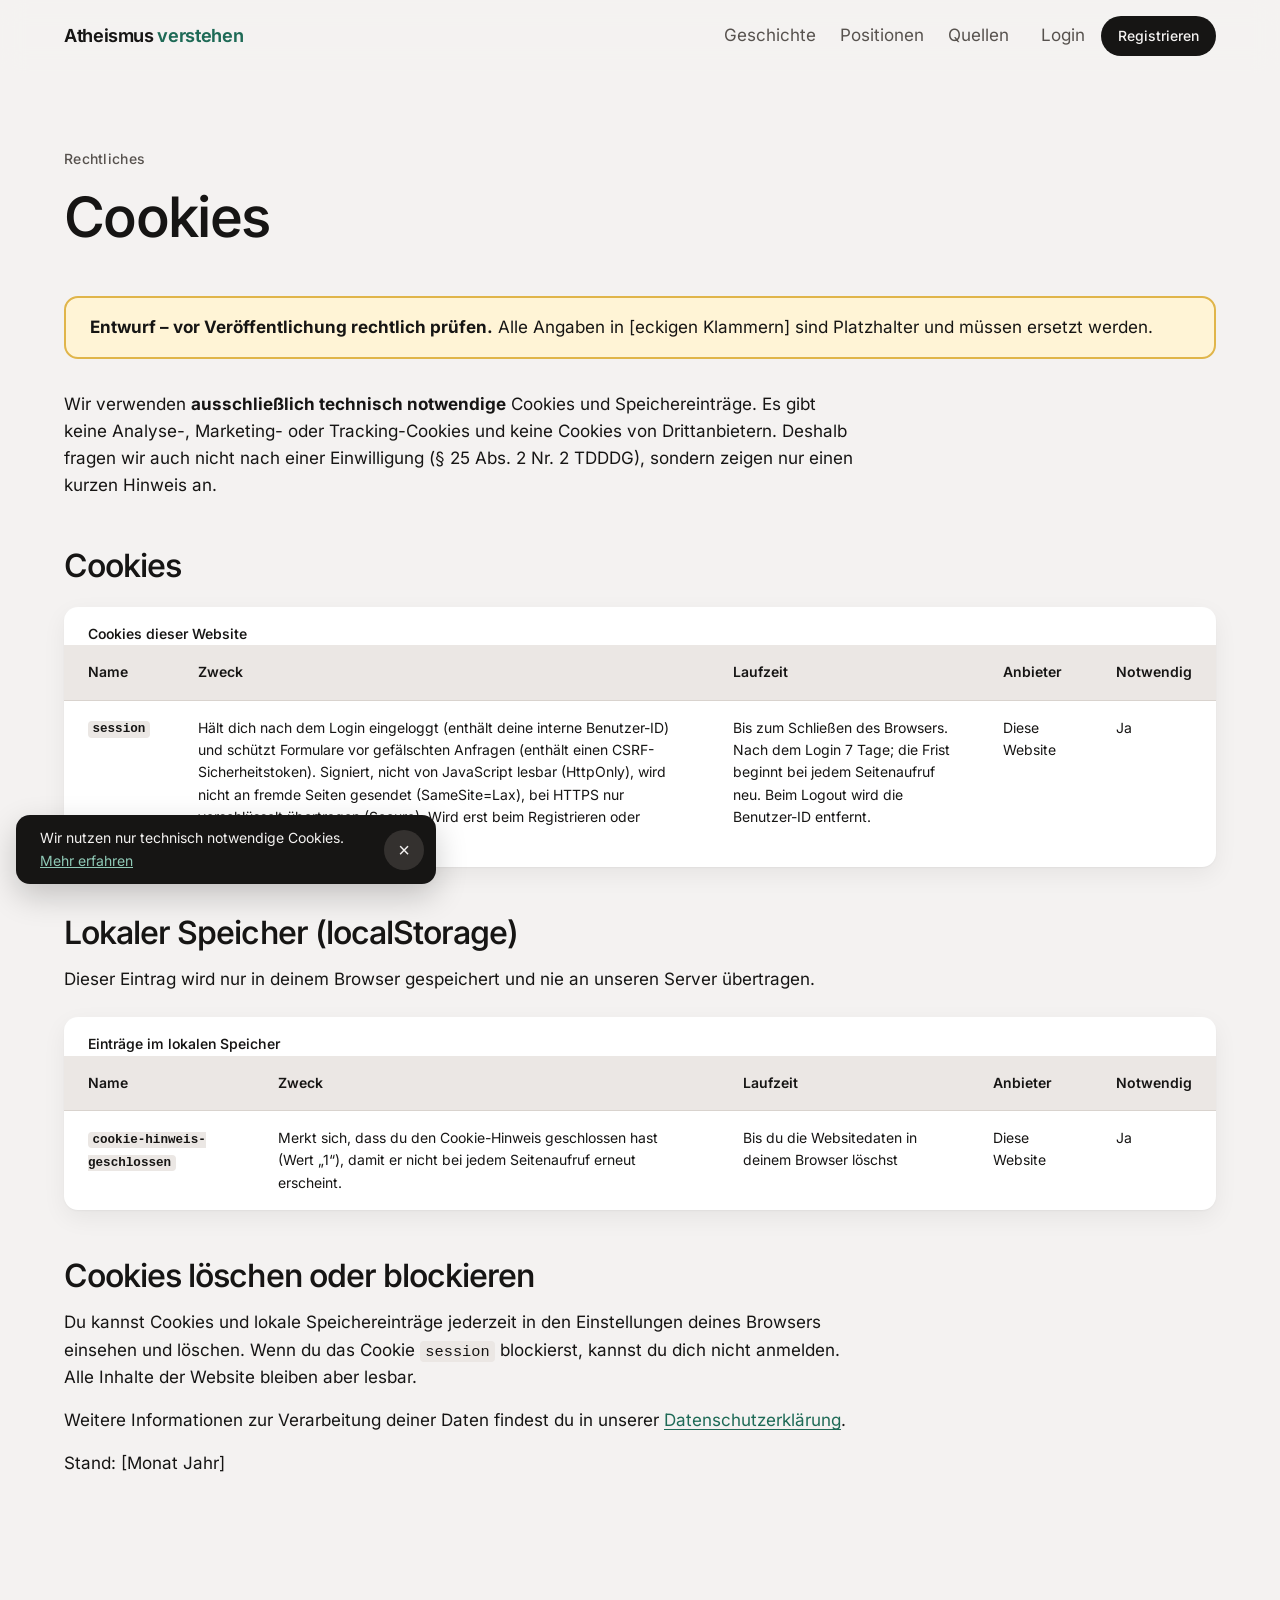
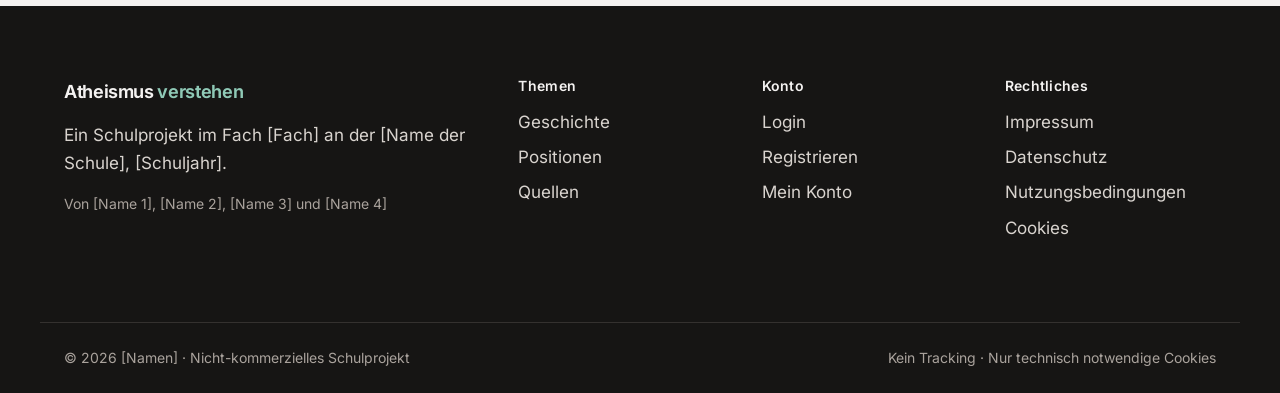
==== frontend/pages/cookies.html @ 8b8bf1b1 "Frontend und Konto-Routen (Export, Löschen) Frontend (HTML/CSS/JS, ohne Framework und externe Dienst" ====
<!DOCTYPE html>
<html lang="de">
<head>
  <meta charset="UTF-8">
  <meta name="viewport" content="width=device-width, initial-scale=1.0">
  <title>Cookies – Atheismus verstehen</title>
  <meta name="description" content="Welche Cookies und lokalen Speichereinträge Atheismus verstehen verwendet.">
  <link rel="icon" href="../img/favicon.svg" type="image/svg+xml">
  <link rel="preload" href="../fonts/InterVariable-latin.woff2" as="font" type="font/woff2" crossorigin>
  <link rel="stylesheet" href="../css/style.css">
</head>
<body>
  <a class="skip-link" href="#main">Zum Inhalt springen</a>

  <header class="site-header">
    <div class="container header-inner">
      <a class="brand" href="../index.html">Atheismus<span> verstehen</span></a>

      <button class="nav-toggle" type="button" aria-expanded="false" aria-controls="site-nav">Menü</button>

      <nav id="site-nav" class="site-nav" aria-label="Hauptnavigation">
        <ul class="nav-links">
            <li><a href="../pages/geschichte.html">Geschichte</a></li>
            <li><a href="../pages/positionen.html">Positionen</a></li>
            <li><a href="../pages/quellen.html">Quellen</a></li>
        </ul>

        <div class="nav-auth">
          <!-- Sichtbar, wenn NICHT eingeloggt -->
          <div data-auth="guest">
            <a class="nav-login" href="../pages/login.html">Login</a>
            <a class="btn btn--primary btn--small" href="../pages/register.html">Registrieren</a>
          </div>
          <!-- Sichtbar, wenn eingeloggt (main.js schaltet um) -->
          <div data-auth="user" hidden>
            <span class="nav-greeting">Hallo, <strong data-username></strong></span>
            <a class="nav-login" href="../pages/konto.html">Mein Konto</a>
            <button class="btn btn--secondary btn--small" type="button" data-logout>Logout</button>
          </div>
        </div>
      </nav>
    </div>
  </header>

  <main id="main">
    <div class="container">
      <header class="page-header">
        <p class="eyebrow">Rechtliches</p>
        <h1>Cookies</h1>
      </header>
      <div class="draft-banner" role="note">
        <p><strong>Entwurf – vor Veröffentlichung rechtlich prüfen.</strong>
        Alle Angaben in [eckigen Klammern] sind Platzhalter und müssen ersetzt werden.</p>
      </div>
      <div class="prose">

        <p>Wir verwenden <strong>ausschließlich technisch notwendige</strong> Cookies und Speichereinträge. Es gibt keine Analyse-, Marketing- oder Tracking-Cookies und keine Cookies von Drittanbietern. Deshalb fragen wir auch nicht nach einer Einwilligung (§ 25 Abs. 2 Nr. 2 TDDDG), sondern zeigen nur einen kurzen Hinweis an.</p>

        <h2>Cookies</h2>
      </div>
      <div class="table-wrap" role="region" aria-labelledby="cookie-table-caption" tabindex="0">
        <table>
          <caption id="cookie-table-caption">Cookies dieser Website</caption>
          <thead>
            <tr>
              <th scope="col">Name</th>
              <th scope="col">Zweck</th>
              <th scope="col">Laufzeit</th>
              <th scope="col">Anbieter</th>
              <th scope="col">Notwendig</th>
            </tr>
          </thead>
          <tbody>
            <tr>
              <th scope="row"><code>session</code></th>
              <td>Hält dich nach dem Login eingeloggt (enthält deine interne Benutzer-ID) und schützt Formulare vor gefälschten Anfragen (enthält einen CSRF-Sicherheitstoken). Signiert, nicht von JavaScript lesbar (HttpOnly), wird nicht an fremde Seiten gesendet (SameSite=Lax), bei HTTPS nur verschlüsselt übertragen (Secure). Wird erst beim Registrieren oder Anmelden gesetzt.</td>
              <td>Bis zum Schließen des Browsers. Nach dem Login 7 Tage; die Frist beginnt bei jedem Seitenaufruf neu. Beim Logout wird die Benutzer-ID entfernt.</td>
              <td>Diese Website</td>
              <td>Ja</td>
            </tr>
          </tbody>
        </table>
      </div>

      <div class="prose">
        <h2>Lokaler Speicher (localStorage)</h2>
        <p>Dieser Eintrag wird nur in deinem Browser gespeichert und nie an unseren Server übertragen.</p>
      </div>
      <div class="table-wrap" role="region" aria-labelledby="storage-table-caption" tabindex="0">
        <table>
          <caption id="storage-table-caption">Einträge im lokalen Speicher</caption>
          <thead>
            <tr>
              <th scope="col">Name</th>
              <th scope="col">Zweck</th>
              <th scope="col">Laufzeit</th>
              <th scope="col">Anbieter</th>
              <th scope="col">Notwendig</th>
            </tr>
          </thead>
          <tbody>
            <tr>
              <th scope="row"><code>cookie-hinweis-geschlossen</code></th>
              <td>Merkt sich, dass du den Cookie-Hinweis geschlossen hast (Wert „1“), damit er nicht bei jedem Seitenaufruf erneut erscheint.</td>
              <td>Bis du die Websitedaten in deinem Browser löschst</td>
              <td>Diese Website</td>
              <td>Ja</td>
            </tr>
          </tbody>
        </table>
      </div>

      <div class="prose">
        <h2>Cookies löschen oder blockieren</h2>
        <p>Du kannst Cookies und lokale Speichereinträge jederzeit in den Einstellungen deines Browsers einsehen und löschen. Wenn du das Cookie <code>session</code> blockierst, kannst du dich nicht anmelden. Alle Inhalte der Website bleiben aber lesbar.</p>
        <p>Weitere Informationen zur Verarbeitung deiner Daten findest du in unserer <a href="datenschutz.html">Datenschutzerklärung</a>.</p>
        <p>Stand: [Monat Jahr]</p>
      </div>
    </div>
  </main>

  <footer class="site-footer">
    <div class="container footer-grid">
      <div class="footer-about">
        <a class="brand" href="../index.html">Atheismus<span> verstehen</span></a>
        <p>Ein Schulprojekt im Fach [Fach] an der [Name der Schule], [Schuljahr].</p>
        <p class="footer-small">Von [Name 1], [Name 2], [Name 3] und [Name 4]</p>
      </div>

      <nav aria-label="Themen">
        <h2>Themen</h2>
        <ul>
          <li><a href="../pages/geschichte.html">Geschichte</a></li>
          <li><a href="../pages/positionen.html">Positionen</a></li>
          <li><a href="../pages/quellen.html">Quellen</a></li>
        </ul>
      </nav>

      <nav aria-label="Konto">
        <h2>Konto</h2>
        <ul>
          <li><a href="../pages/login.html">Login</a></li>
          <li><a href="../pages/register.html">Registrieren</a></li>
          <li><a href="../pages/konto.html">Mein Konto</a></li>
        </ul>
      </nav>

      <nav aria-label="Rechtliches">
        <h2>Rechtliches</h2>
        <ul>
          <li><a href="../pages/impressum.html">Impressum</a></li>
          <li><a href="../pages/datenschutz.html">Datenschutz</a></li>
          <li><a href="../pages/nutzungsbedingungen.html">Nutzungsbedingungen</a></li>
          <li><a href="../pages/cookies.html">Cookies</a></li>
        </ul>
      </nav>
    </div>

    <div class="container footer-bottom">
      <p>© 2026 [Namen] · Nicht-kommerzielles Schulprojekt</p>
      <p>Kein Tracking · Nur technisch notwendige Cookies</p>
    </div>
  </footer>

  <!-- Kleiner Hinweis statt Cookie-Banner (main.js blendet ihn ein) -->
  <div class="cookie-notice" role="region" aria-label="Hinweis zu Cookies" hidden>
    <p>Wir nutzen nur technisch notwendige Cookies. <a href="../pages/cookies.html">Mehr erfahren</a></p>
    <button type="button" data-cookie-close aria-label="Hinweis schließen">×</button>
  </div>

  <script type="module" src="../js/main.js"></script>
</body>
</html>
---- frontend/css/style.css ----
/* ==========================================================================
   Atheismus verstehen – Stylesheet
   Aufbau:
     1. Schrift       2. Variablen (Design-System)   3. Grundlagen
     4. Layout        5. Buttons & Links             6. Header & Navigation
     7. Startseite    8. Unterseiten                 9. Formulare
    10. Footer       11. Cookie-Hinweis             12. Animationen
   ========================================================================== */


/* 1. Schrift: Inter, lokal eingebunden (keine Google Fonts -> keine Daten an Dritte)
   Eine "variable" Schriftdatei enthält alle Stärken von 100 (dünn) bis 900 (fett). */
@font-face {
  font-family: "Inter";
  src: url("../fonts/InterVariable-latin.woff2") format("woff2");
  font-weight: 100 900;
  font-style: normal;
  font-display: swap; /* Text sofort zeigen, Schrift tauscht sich ein, sobald geladen */
}


/* 2. Variablen: alle Farben, Abstände und Schriften an EINER Stelle.
   Will man z. B. die Akzentfarbe ändern, reicht eine Zeile. */
:root {
  /* Farben */
  --color-bg: #f4f2f1;          /* warmes Off-White */
  --color-surface: #ffffff;     /* Karten, Formulare */
  --color-surface-2: #ebe7e4;   /* leicht dunklere Flächen */
  --color-text: #161514;        /* fast schwarz */
  --color-muted: #57524e;       /* Nebentext (Kontrast > 7:1 auf --color-bg) */
  --color-line: #d9d3ce;        /* Linien, Rahmen */
  --color-accent: #1e6a56;      /* dezentes Tannengrün */
  --color-accent-hover: #16503f;
  --color-accent-soft: #dfeae5;
  --color-error: #a8261b;
  --color-error-soft: #fbe9e7;
  --color-warning-soft: #fff4d6;
  --color-warning-line: #e0b54a;

  /* Schrift */
  --font-sans: "Inter", system-ui, -apple-system, "Segoe UI", Roboto, sans-serif;
  --text-sm: 0.875rem;
  --text-base: 1.0625rem;
  --text-lg: 1.25rem;
  --text-xl: clamp(1.5rem, 1.2rem + 1.2vw, 2rem);
  --text-2xl: clamp(2rem, 1.4rem + 2.6vw, 3.5rem);
  --text-hero: clamp(2.75rem, 1.5rem + 6vw, 6.5rem);

  /* Abstände (immer Vielfache von 0.25rem = 4px) */
  --space-1: 0.25rem;
  --space-2: 0.5rem;
  --space-3: 0.75rem;
  --space-4: 1rem;
  --space-5: 1.5rem;
  --space-6: 2rem;
  --space-7: 3rem;
  --space-8: 4.5rem;
  --space-9: clamp(4rem, 3rem + 5vw, 8rem); /* Abstand zwischen großen Abschnitten */

  /* Sonstiges */
  --max-width: 1200px;
  --radius: 14px;
  --radius-pill: 999px;
  --shadow: 0 1px 2px rgb(22 21 20 / 0.04), 0 8px 24px rgb(22 21 20 / 0.06);
  --ease: cubic-bezier(0.22, 1, 0.36, 1); /* weiche Bewegung */
  --header-height: 72px;
}


/* 3. Grundlagen ------------------------------------------------------------ */
*,
*::before,
*::after {
  box-sizing: border-box;
}

html {
  scroll-behavior: smooth;
  scroll-padding-top: calc(var(--header-height) + var(--space-4)); /* Anker nicht unter dem Header */
}

body {
  margin: 0;
  background: var(--color-bg);
  color: var(--color-text);
  font-family: var(--font-sans);
  font-size: var(--text-base);
  line-height: 1.6;
  -webkit-font-smoothing: antialiased;
  display: flex;
  flex-direction: column;
  min-height: 100vh;
}

main {
  flex: 1;
}

h1, h2, h3, h4 {
  margin: 0 0 var(--space-4);
  line-height: 1.1;
  font-weight: 550;
  letter-spacing: -0.03em;
}

p {
  margin: 0 0 var(--space-4);
}

img, svg {
  max-width: 100%;
  display: block;
}

a {
  color: inherit;
}

code {
  font-family: ui-monospace, "Cascadia Code", Consolas, monospace;
  font-size: 0.9em;
  padding: 0.1em 0.35em;
  background: var(--color-surface-2);
  border-radius: 4px;
}

.auth-wrap .page-header {
  padding-top: 0;
}

/* Sichtbarer Fokus-Rahmen für Tastatur-Nutzer*innen */
:focus-visible {
  outline: 3px solid var(--color-accent);
  outline-offset: 3px;
  border-radius: 4px;
}

/* Nur für Screenreader sichtbar */
.visually-hidden {
  position: absolute !important;
  width: 1px;
  height: 1px;
  overflow: hidden;
  clip: rect(0 0 0 0);
  white-space: nowrap;
}

/* Skip-Link: erscheint beim ersten Tab-Druck, springt direkt zum Inhalt */
.skip-link {
  position: absolute;
  left: var(--space-4);
  top: -100px;
  z-index: 100;
  padding: var(--space-3) var(--space-4);
  background: var(--color-text);
  color: var(--color-bg);
  border-radius: var(--radius);
  text-decoration: none;
}

.skip-link:focus {
  top: var(--space-4);
}


/* 4. Layout ------------------------------------------------------------------ */
.container {
  width: 100%;
  max-width: var(--max-width);
  margin-inline: auto;
  padding-inline: var(--space-5);
}

.section {
  padding-block: var(--space-9);
}

.section--tight {
  padding-block: var(--space-8);
}

/* Kleine Überzeile über Überschriften */
.eyebrow {
  display: inline-block;
  margin-bottom: var(--space-4);
  font-size: var(--text-sm);
  font-weight: 500;
  letter-spacing: 0.02em;
  color: var(--color-muted);
}

.section-title {
  font-size: var(--text-2xl);
  max-width: 18ch;
}

.lead {
  font-size: var(--text-lg);
  color: var(--color-muted);
  max-width: 52ch;
}


/* 5. Buttons & Links ----------------------------------------------------- */
.btn {
  display: inline-flex;
  align-items: center;
  justify-content: center;
  gap: var(--space-2);
  min-height: 48px; /* groß genug zum Antippen auf dem Handy */
  padding: var(--space-3) var(--space-5);
  border: 1.5px solid transparent;
  border-radius: var(--radius-pill);
  font: inherit;
  font-weight: 500;
  text-decoration: none;
  cursor: pointer;
  transition: background-color 0.25s var(--ease), color 0.25s var(--ease),
    border-color 0.25s var(--ease), transform 0.25s var(--ease);
}

.btn:hover {
  transform: translateY(-1px);
}

.btn--primary {
  background: var(--color-text);
  color: var(--color-bg);
}

.btn--primary:hover {
  background: var(--color-accent);
}

.btn--secondary {
  background: transparent;
  border-color: var(--color-text);
  color: var(--color-text);
}

.btn--secondary:hover {
  background: var(--color-text);
  color: var(--color-bg);
}

.btn--danger {
  background: var(--color-error);
  color: #fff;
}

.btn--danger:hover {
  background: #861d14;
}

.btn--small {
  min-height: 40px;
  padding: var(--space-2) var(--space-4);
  font-size: var(--text-sm);
}

.btn[disabled] {
  opacity: 0.6;
  cursor: wait;
  transform: none;
}

.button-row {
  display: flex;
  flex-wrap: wrap;
  gap: var(--space-3);
}

/* Textlink mit Pfeil, der sich beim Hover leicht bewegt */
.arrow-link {
  display: inline-flex;
  align-items: center;
  gap: var(--space-2);
  font-weight: 500;
  color: var(--color-accent);
  text-decoration: none;
  border-bottom: 1.5px solid currentColor;
  padding-bottom: 2px;
}

.arrow-link::after {
  content: "→";
  transition: transform 0.25s var(--ease);
}

.arrow-link:hover::after {
  transform: translateX(4px);
}

.prose a,
.text-link {
  color: var(--color-accent);
  text-underline-offset: 3px;
}

.prose a:hover,
.text-link:hover {
  color: var(--color-accent-hover);
}


/* 6. Header & Navigation --------------------------------------------------- */
.site-header {
  position: sticky;
  top: 0;
  z-index: 50;
  background: rgb(244 242 241 / 0.85);
  backdrop-filter: blur(12px);
  -webkit-backdrop-filter: blur(12px);
  border-bottom: 1px solid transparent;
  transition: border-color 0.3s var(--ease);
}

/* main.js setzt diese Klasse, sobald man scrollt -> feine Linie unter dem Header */
.site-header.is-scrolled {
  border-bottom-color: var(--color-line);
}

.header-inner {
  display: flex;
  align-items: center;
  justify-content: space-between;
  gap: var(--space-5);
  min-height: var(--header-height);
}

.brand {
  font-size: 1.125rem;
  font-weight: 650;
  letter-spacing: -0.02em;
  text-decoration: none;
  white-space: nowrap;
}

.brand span {
  color: var(--color-accent);
}

.site-nav {
  display: flex;
  align-items: center;
  gap: var(--space-6);
}

.nav-links {
  display: flex;
  gap: var(--space-5);
  margin: 0;
  padding: 0;
  list-style: none;
}

.nav-links a,
.nav-login {
  text-decoration: none;
  color: var(--color-muted);
  transition: color 0.2s var(--ease);
}

.nav-links a:hover,
.nav-login:hover,
.nav-links a[aria-current="page"] {
  color: var(--color-text);
}

.nav-links a[aria-current="page"] {
  font-weight: 550;
}

.nav-auth,
.nav-auth > div {
  display: flex;
  align-items: center;
  gap: var(--space-4);
}

.nav-greeting {
  color: var(--color-muted);
  white-space: nowrap;
}

/* [hidden] muss auch gegen "display: flex" gewinnen */
[hidden] {
  display: none !important;
}

/* Menü-Knopf: nur auf kleinen Bildschirmen sichtbar */
.nav-toggle {
  display: none;
  min-height: 44px;
  padding: var(--space-2) var(--space-4);
  border: 1.5px solid var(--color-text);
  border-radius: var(--radius-pill);
  background: transparent;
  font: inherit;
  font-size: var(--text-sm);
  font-weight: 500;
  color: var(--color-text);
  cursor: pointer;
}

@media (max-width: 860px) {
  .nav-toggle {
    display: inline-flex;
    align-items: center;
  }

  /* Ohne JavaScript bleibt das Menü einfach offen (Klasse "js" setzt main.js) */
  .js .site-nav {
    display: none;
  }

  .site-nav {
    position: absolute;
    top: 100%;
    left: 0;
    right: 0;
    flex-direction: column;
    align-items: stretch;
    gap: var(--space-5);
    padding: var(--space-5);
    background: var(--color-bg);
    border-bottom: 1px solid var(--color-line);
  }

  .js .site-nav.is-open {
    display: flex;
  }

  .nav-links {
    flex-direction: column;
    gap: var(--space-4);
    font-size: var(--text-lg);
  }

  .nav-auth,
  .nav-auth > div {
    flex-wrap: wrap;
  }
}


/* 7. Startseite ------------------------------------------------------------ */

/* Hero: ruhiger CSS-Verlauf als Hintergrund (kein Bild nötig) */
.hero {
  position: relative;
  isolation: isolate; /* der Hintergrund (z-index: -1) bleibt innerhalb des Hero */
  overflow: hidden;
  display: flex;
  align-items: center;
  min-height: calc(92vh - var(--header-height));
  padding-block: var(--space-8);
}

.hero-bg {
  position: absolute;
  inset: 0;
  z-index: -1;
  background:
    radial-gradient(60% 70% at 85% 20%, rgb(30 106 86 / 0.16), transparent 70%),
    radial-gradient(50% 60% at 10% 90%, rgb(214 168 120 / 0.22), transparent 70%),
    var(--color-bg);
}

.hero-title {
  font-size: var(--text-hero);
  font-weight: 550;
  letter-spacing: -0.045em;
  line-height: 0.98;
  max-width: 12ch;
  margin-bottom: var(--space-5);
}

.hero-lead {
  font-size: var(--text-xl);
  line-height: 1.4;
  color: var(--color-muted);
  max-width: 34ch;
  margin-bottom: var(--space-6);
}

/* Intro: Text links, Grafik rechts */
.intro-grid {
  display: grid;
  grid-template-columns: 1.2fr 1fr;
  gap: var(--space-8);
  align-items: center;
}

.intro-figure {
  margin: 0;
}

.intro-figure img {
  width: 100%;
  max-width: 440px;
  margin-inline: auto;
}

/* Drei Karten */
.cards {
  display: grid;
  grid-template-columns: repeat(3, 1fr);
  gap: var(--space-5);
  margin-top: var(--space-7);
}

.card {
  position: relative;
  display: flex;
  flex-direction: column;
  min-height: 300px;
  padding: var(--space-6);
  background: var(--color-surface);
  border-radius: var(--radius);
  box-shadow: var(--shadow);
  transition: transform 0.35s var(--ease), box-shadow 0.35s var(--ease);
}

.card:hover {
  transform: translateY(-4px);
  box-shadow: 0 2px 4px rgb(22 21 20 / 0.05), 0 18px 40px rgb(22 21 20 / 0.1);
}

.card-number {
  font-size: var(--text-sm);
  color: var(--color-accent);
  font-weight: 600;
}

.card h3 {
  font-size: var(--text-xl);
  margin-top: var(--space-8);
}

.card p {
  color: var(--color-muted);
}

/* Der Link in der Überschrift macht die ganze Karte klickbar */
.card a {
  text-decoration: none;
}

.card a::after {
  content: "";
  position: absolute;
  inset: 0;
  border-radius: var(--radius);
}

.card-more {
  margin-top: auto; /* "Weiterlesen" sitzt immer unten in der Karte */
  font-weight: 500;
  color: var(--color-text);
}

/* Zahlen-Zeile */
.stats {
  display: grid;
  grid-template-columns: repeat(3, 1fr);
  gap: var(--space-6);
  margin: 0;
  padding-top: var(--space-6);
  border-top: 1px solid var(--color-line);
}

.stat dd {
  margin: 0;
  font-size: clamp(2.75rem, 1.5rem + 4vw, 5rem);
  white-space: nowrap;
  font-weight: 500;
  letter-spacing: -0.05em;
  line-height: 1;
}

.stat dt {
  margin-top: var(--space-3);
  color: var(--color-muted);
  max-width: 28ch;
}

/* dt soll unter der Zahl stehen, im HTML steht es aber (korrekt) davor */
.stat {
  display: flex;
  flex-direction: column-reverse;
  justify-content: flex-end;
}

.stats-source {
  margin-top: var(--space-5);
  font-size: var(--text-sm);
  color: var(--color-muted);
}

/* Abschluss-Bereich */
.cta {
  padding: var(--space-8) var(--space-6);
  background: var(--color-accent-soft);
  border-radius: calc(var(--radius) * 2);
  text-align: center;
}

.cta .section-title,
.cta .lead {
  margin-inline: auto;
}

.cta .button-row {
  justify-content: center;
  margin-top: var(--space-5);
}

@media (max-width: 860px) {
  .intro-grid,
  .cards,
  .stats {
    grid-template-columns: 1fr;
  }

  .intro-figure {
    order: -1;
  }

  .intro-figure img {
    max-width: 260px;
  }

  .card {
    min-height: 0;
  }
}


/* 8. Unterseiten ------------------------------------------------------------ */
.page-header {
  padding-block: var(--space-8) var(--space-6);
}

.page-header h1 {
  font-size: var(--text-2xl);
  max-width: 20ch;
}

/* Gut lesbarer Fließtext (Rechtstexte, Quellen) */
.prose {
  max-width: 72ch;
}

.prose h2 {
  font-size: var(--text-xl);
  margin-top: var(--space-7);
}

.prose h3 {
  font-size: var(--text-lg);
  margin-top: var(--space-5);
  letter-spacing: -0.01em;
}

.prose ul,
.prose ol {
  padding-left: var(--space-5);
  margin: 0 0 var(--space-4);
}

.prose li {
  margin-bottom: var(--space-2);
}

.prose address {
  font-style: normal;
  margin-bottom: var(--space-4);
}

/* Hinweis "Entwurf" oben auf den Rechtsseiten */
.draft-banner {
  margin-bottom: var(--space-6);
  padding: var(--space-4) var(--space-5);
  background: var(--color-warning-soft);
  border: 2px solid var(--color-warning-line);
  border-radius: var(--radius);
}

.draft-banner p {
  margin: 0;
}

/* Hinweis "Platzhaltertext" auf den Inhaltsseiten */
.placeholder-note {
  display: inline-block;
  margin-bottom: var(--space-5);
  padding: var(--space-1) var(--space-3);
  background: var(--color-surface-2);
  border-radius: var(--radius-pill);
  font-size: var(--text-sm);
  color: var(--color-muted);
}

/* Timeline (geschichte.html) */
.timeline {
  position: relative;
  margin: 0;
  padding: 0;
  list-style: none;
}

/* Die senkrechte Linie */
.timeline::before {
  content: "";
  position: absolute;
  top: 0;
  bottom: 0;
  left: 11px;
  width: 2px;
  background: var(--color-line);
}

.timeline-item {
  position: relative;
  padding-left: var(--space-8);
  padding-bottom: var(--space-8);
}

/* Der Punkt auf der Linie */
.timeline-item::before {
  content: "";
  position: absolute;
  left: 4px;
  top: 0.55rem;
  width: 16px;
  height: 16px;
  border-radius: 50%;
  background: var(--color-bg);
  border: 3px solid var(--color-accent);
}

.timeline-period {
  font-size: var(--text-sm);
  font-weight: 600;
  color: var(--color-accent);
  margin-bottom: var(--space-2);
}

.timeline-item h2 {
  font-size: var(--text-2xl);
}

.timeline-item ul {
  max-width: 64ch;
  padding-left: var(--space-5);
}

.timeline-item li {
  margin-bottom: var(--space-2);
}

/* Karten für Positionen */
.position-grid {
  display: grid;
  grid-template-columns: repeat(2, 1fr);
  gap: var(--space-5);
}

.position-card {
  padding: var(--space-6);
  background: var(--color-surface);
  border-radius: var(--radius);
  box-shadow: var(--shadow);
}

.position-card h3 {
  font-size: var(--text-xl);
}

.position-card .definition {
  color: var(--color-muted);
}

.position-card ul {
  padding-left: var(--space-5);
  margin: 0;
}

@media (max-width: 760px) {
  .position-grid {
    grid-template-columns: 1fr;
  }
}

/* Tabellen (Vergleich, Cookies). Auf dem Handy seitlich scrollbar. */
.table-wrap {
  overflow-x: auto;
  margin-block: var(--space-5);
  background: var(--color-surface);
  border-radius: var(--radius);
  box-shadow: var(--shadow);
}

table {
  width: 100%;
  min-width: 640px;
  border-collapse: collapse;
  font-size: var(--text-sm);
}

caption {
  padding: var(--space-4) var(--space-5) 0;
  text-align: left;
  font-weight: 550;
}

th,
td {
  padding: var(--space-4) var(--space-5);
  text-align: left;
  vertical-align: top;
  border-bottom: 1px solid var(--color-line);
}

thead th {
  font-weight: 600;
  background: var(--color-surface-2);
}

tbody tr:last-child th,
tbody tr:last-child td {
  border-bottom: 0;
}

tbody th {
  font-weight: 550;
}

/* Quellenliste */
.source-list {
  padding-left: var(--space-5);
}

.source-list li {
  margin-bottom: var(--space-4);
}

.tag {
  display: inline-block;
  margin-left: var(--space-2);
  padding: 0 var(--space-2);
  border-radius: var(--radius-pill);
  background: var(--color-warning-soft);
  font-size: 0.75rem;
  font-weight: 500;
  vertical-align: middle;
}


/* 9. Formulare --------------------------------------------------------------- */
.auth-wrap {
  max-width: 540px;
  margin-inline: auto;
  padding-block: var(--space-8);
}

.panel {
  padding: var(--space-6);
  background: var(--color-surface);
  border-radius: var(--radius);
  box-shadow: var(--shadow);
}

.panel + .panel {
  margin-top: var(--space-5);
}

.panel h2 {
  font-size: var(--text-xl);
}

.field {
  margin-bottom: var(--space-5);
}

.field label {
  display: block;
  margin-bottom: var(--space-2);
  font-weight: 500;
}

.field-hint {
  margin: var(--space-1) 0 0;
  font-size: var(--text-sm);
  color: var(--color-muted);
}

.field input[type="text"],
.field input[type="email"],
.field input[type="password"] {
  width: 100%;
  min-height: 48px;
  padding: var(--space-3) var(--space-4);
  border: 1.5px solid var(--color-line);
  border-radius: 10px;
  background: var(--color-bg);
  font: inherit;
  color: var(--color-text);
  transition: border-color 0.2s var(--ease), background-color 0.2s var(--ease);
}

.field input:hover {
  border-color: var(--color-muted);
}

.field input:focus {
  outline: none;
  border-color: var(--color-accent);
  background: var(--color-surface);
  box-shadow: 0 0 0 3px var(--color-accent-soft);
}

.field input[aria-invalid="true"] {
  border-color: var(--color-error);
}

.field-error {
  margin: var(--space-2) 0 0;
  font-size: var(--text-sm);
  color: var(--color-error);
  font-weight: 500;
}

.field-error:empty {
  display: none;
}

.checkbox {
  display: flex;
  gap: var(--space-3);
  align-items: flex-start;
}

.checkbox input {
  width: 20px;
  height: 20px;
  margin-top: 3px;
  flex-shrink: 0;
  accent-color: var(--color-accent);
}

.checkbox label {
  font-weight: 400;
  margin: 0;
}

/* Meldung oben im Formular (Fehler oder Erfolg) */
.form-alert {
  margin-bottom: var(--space-5);
  padding: var(--space-3) var(--space-4);
  border-radius: 10px;
  background: var(--color-error-soft);
  color: var(--color-error);
  font-weight: 500;
}

.form-alert--success {
  background: var(--color-accent-soft);
  color: var(--color-accent-hover);
}

.form-alert:empty {
  display: none;
}

.form-footer {
  margin-top: var(--space-5);
  text-align: center;
  color: var(--color-muted);
}

.btn--block {
  width: 100%;
}

/* Kontodaten */
.account-data {
  display: grid;
  grid-template-columns: max-content 1fr;
  gap: var(--space-3) var(--space-5);
  margin: 0;
}

.account-data dt {
  color: var(--color-muted);
}

.account-data dd {
  margin: 0;
  font-weight: 500;
  word-break: break-word;
}

.panel--danger {
  border: 1.5px solid var(--color-error-soft);
}


/* 10. Footer ----------------------------------------------------------------- */
.site-footer {
  margin-top: var(--space-9);
  padding-block: var(--space-8) var(--space-5);
  background: var(--color-text);
  color: #d9d4cf;
}

.footer-grid {
  display: grid;
  grid-template-columns: 2fr 1fr 1fr 1fr;
  gap: var(--space-6);
}

.site-footer .brand {
  display: inline-block;
  margin-bottom: var(--space-4);
  color: var(--color-bg);
}

.site-footer .brand span {
  color: #8fc9b6;
}

.site-footer h2 {
  font-size: var(--text-sm);
  font-weight: 600;
  letter-spacing: 0.02em;
  color: var(--color-bg);
}

.site-footer ul {
  margin: 0;
  padding: 0;
  list-style: none;
}

.site-footer li {
  margin-bottom: var(--space-2);
}

.site-footer a {
  color: #d9d4cf;
  text-decoration: none;
}

.site-footer a:hover {
  color: #fff;
  text-decoration: underline;
}

.site-footer :focus-visible {
  outline-color: #8fc9b6;
}

.footer-small {
  font-size: var(--text-sm);
  color: #aaa39d;
}

.footer-bottom {
  display: flex;
  flex-wrap: wrap;
  justify-content: space-between;
  gap: var(--space-4);
  margin-top: var(--space-8);
  padding-top: var(--space-5);
  border-top: 1px solid #34312f;
  font-size: var(--text-sm);
  color: #aaa39d;
}

.footer-bottom p {
  margin: 0;
}

@media (max-width: 860px) {
  .footer-grid {
    grid-template-columns: 1fr 1fr;
  }

  .footer-about {
    grid-column: 1 / -1;
  }
}


/* 11. Cookie-Hinweis ---------------------------------------------------------- */
.cookie-notice {
  position: fixed;
  left: var(--space-4);
  bottom: var(--space-4);
  z-index: 60;
  display: flex;
  align-items: center;
  gap: var(--space-4);
  max-width: min(420px, calc(100vw - 2 * var(--space-4)));
  padding: var(--space-3) var(--space-3) var(--space-3) var(--space-5);
  background: var(--color-text);
  color: var(--color-bg);
  border-radius: var(--radius);
  box-shadow: 0 12px 32px rgb(0 0 0 / 0.2);
  font-size: var(--text-sm);
}

.cookie-notice p {
  margin: 0;
}

.cookie-notice a {
  color: #8fc9b6;
}

.cookie-notice button {
  flex-shrink: 0;
  width: 40px;
  height: 40px;
  border: 0;
  border-radius: 50%;
  background: #34312f;
  color: var(--color-bg);
  font-size: 1.25rem;
  line-height: 1;
  cursor: pointer;
}

.cookie-notice button:hover {
  background: #4a4643;
}


/* 12. Animationen ------------------------------------------------------------ */

/* Sanftes Einblenden beim Scrollen. main.js gibt Elementen mit .reveal die Klasse
   .is-visible, sobald sie ins Bild kommen. Ohne JavaScript ist alles sofort sichtbar. */
.js .reveal {
  opacity: 0;
  transform: translateY(24px);
  transition: opacity 0.8s var(--ease), transform 0.8s var(--ease);
}

.js .reveal.is-visible {
  opacity: 1;
  transform: none;
}

/* Wer in den Systemeinstellungen "Bewegung reduzieren" aktiviert hat,
   bekommt keine Animationen. */
@media (prefers-reduced-motion: reduce) {
  html {
    scroll-behavior: auto;
  }

  *,
  *::before,
  *::after {
    animation-duration: 0.01ms !important;
    transition-duration: 0.01ms !important;
  }

  .js .reveal {
    opacity: 1;
    transform: none;
  }
}
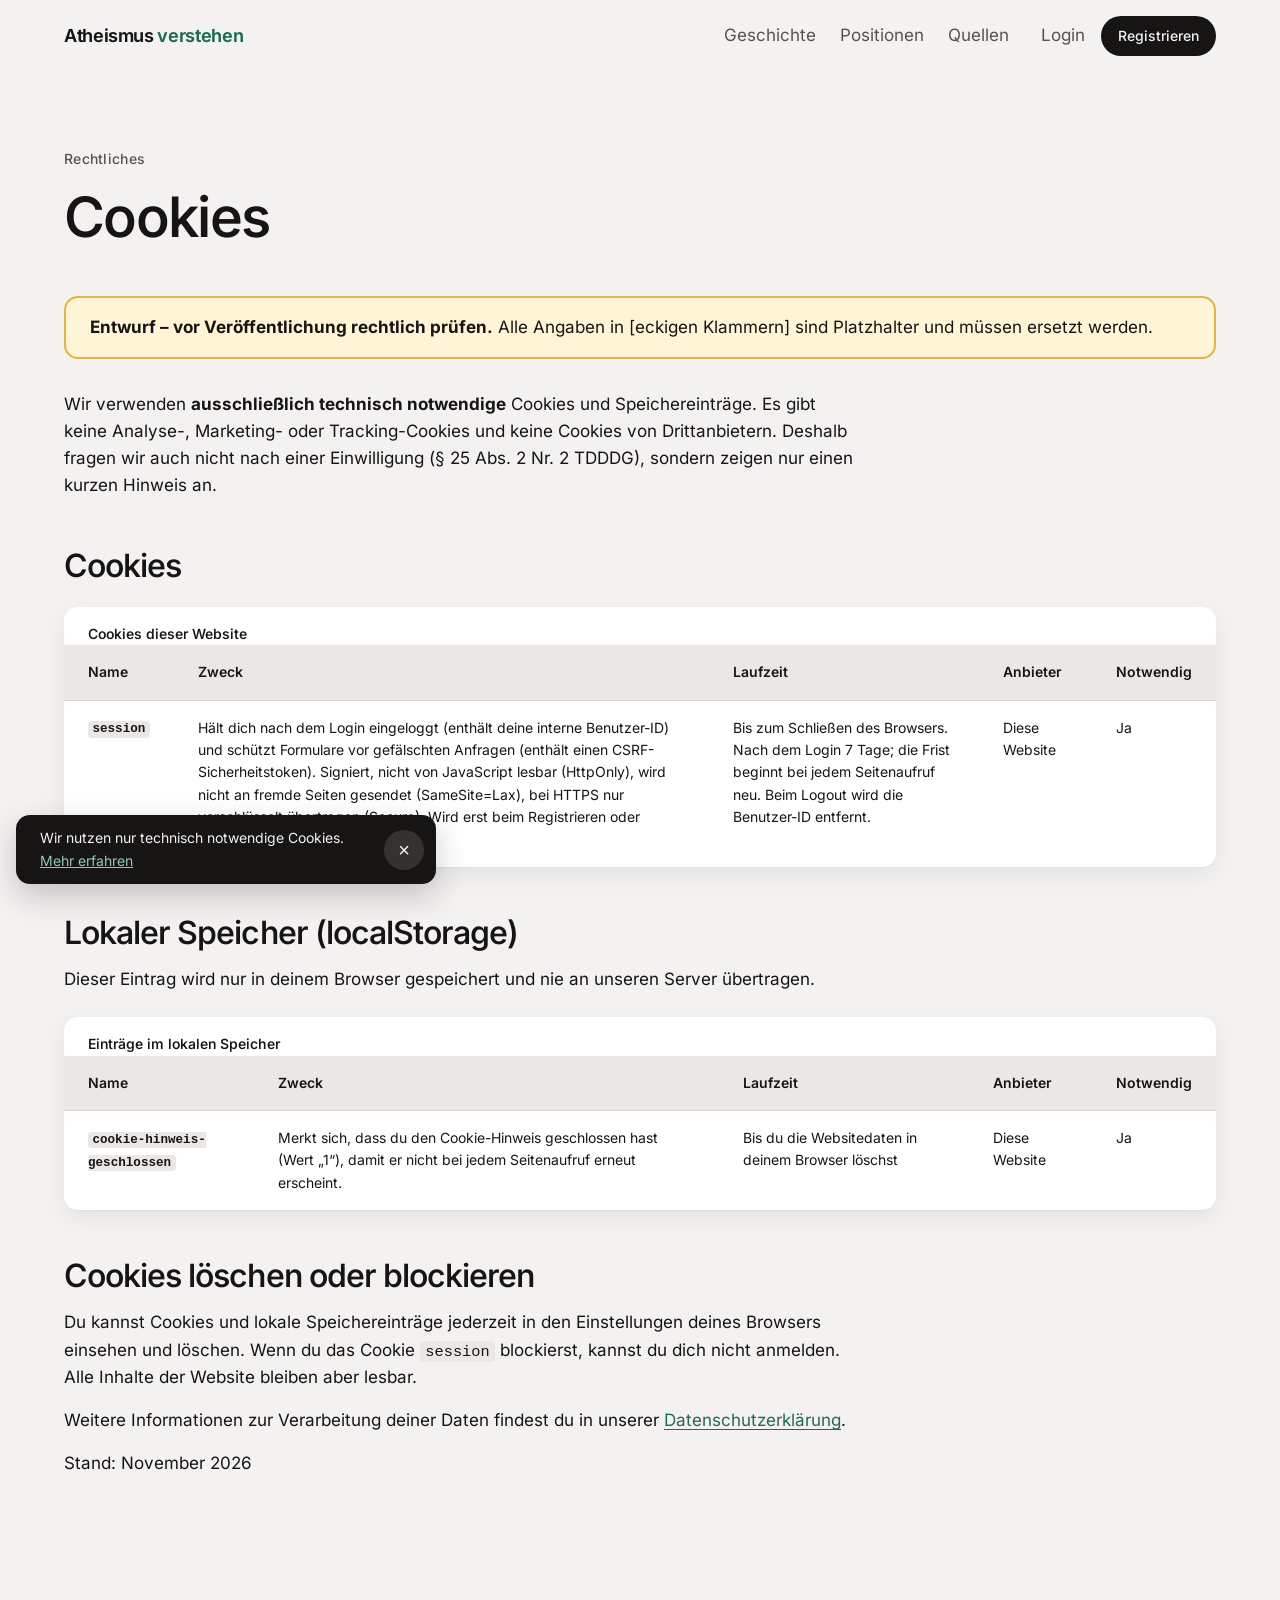
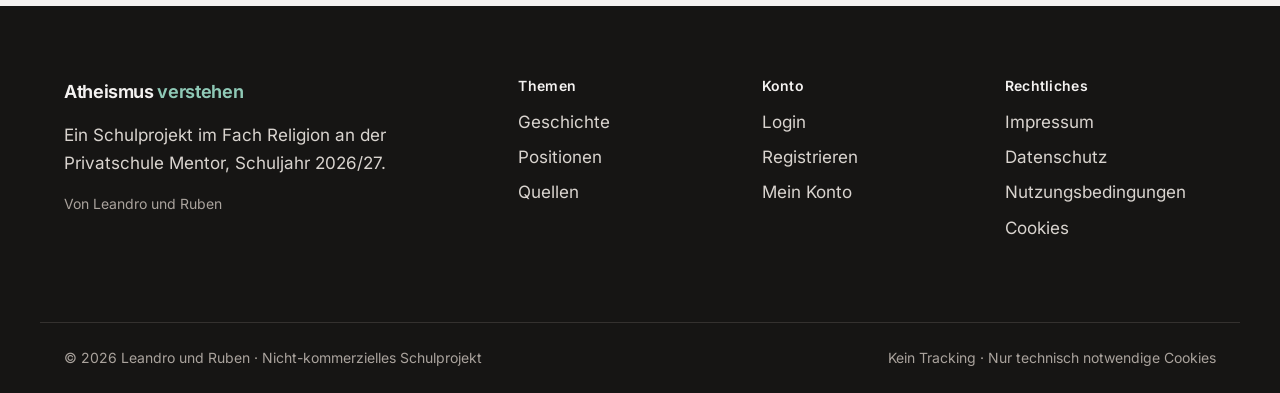
==== commit 4b5e3e6e: "Echte Zahlen, Inhalte, Quellen und Projektangaben statt Platzhaltern - In Zahlen: 47 % (fowid, Ende " ====
--- a/frontend/pages/cookies.html
+++ b/frontend/pages/cookies.html
@@ -114,7 +114,7 @@
         <h2>Cookies löschen oder blockieren</h2>
         <p>Du kannst Cookies und lokale Speichereinträge jederzeit in den Einstellungen deines Browsers einsehen und löschen. Wenn du das Cookie <code>session</code> blockierst, kannst du dich nicht anmelden. Alle Inhalte der Website bleiben aber lesbar.</p>
         <p>Weitere Informationen zur Verarbeitung deiner Daten findest du in unserer <a href="datenschutz.html">Datenschutzerklärung</a>.</p>
-        <p>Stand: [Monat Jahr]</p>
+        <p>Stand: November 2026</p>
       </div>
     </div>
   </main>
@@ -123,8 +123,8 @@
     <div class="container footer-grid">
       <div class="footer-about">
         <a class="brand" href="../index.html">Atheismus<span> verstehen</span></a>
-        <p>Ein Schulprojekt im Fach [Fach] an der [Name der Schule], [Schuljahr].</p>
-        <p class="footer-small">Von [Name 1], [Name 2], [Name 3] und [Name 4]</p>
+        <p>Ein Schulprojekt im Fach Religion an der Privatschule Mentor, Schuljahr 2026/27.</p>
+        <p class="footer-small">Von Leandro und Ruben</p>
       </div>
 
       <nav aria-label="Themen">
@@ -157,7 +157,7 @@
     </div>
 
     <div class="container footer-bottom">
-      <p>© 2026 [Namen] · Nicht-kommerzielles Schulprojekt</p>
+      <p>© 2026 Leandro und Ruben · Nicht-kommerzielles Schulprojekt</p>
       <p>Kein Tracking · Nur technisch notwendige Cookies</p>
     </div>
   </footer>
--- a/frontend/css/style.css
+++ b/frontend/css/style.css
@@ -566,12 +566,13 @@
   grid-template-columns: repeat(3, 1fr);
   gap: var(--space-6);
   margin: 0;
-  padding-top: var(--space-6);
+  padding: var(--space-6) 0 0;
+  list-style: none;
   border-top: 1px solid var(--color-line);
 }
 
-.stat dd {
-  margin: 0;
+.stat-value {
+  display: block;
   font-size: clamp(2.75rem, 1.5rem + 4vw, 5rem);
   white-space: nowrap;
   font-weight: 500;
@@ -579,17 +580,11 @@
   line-height: 1;
 }
 
-.stat dt {
+.stat-label {
+  display: block;
   margin-top: var(--space-3);
   color: var(--color-muted);
   max-width: 28ch;
-}
-
-/* dt soll unter der Zahl stehen, im HTML steht es aber (korrekt) davor */
-.stat {
-  display: flex;
-  flex-direction: column-reverse;
-  justify-content: flex-end;
 }
 
 .stats-source {
@@ -844,6 +839,7 @@
 
 .source-list li {
   margin-bottom: var(--space-4);
+  overflow-wrap: anywhere; /* lange URLs umbrechen statt seitlich überstehen */
 }
 
 .tag {
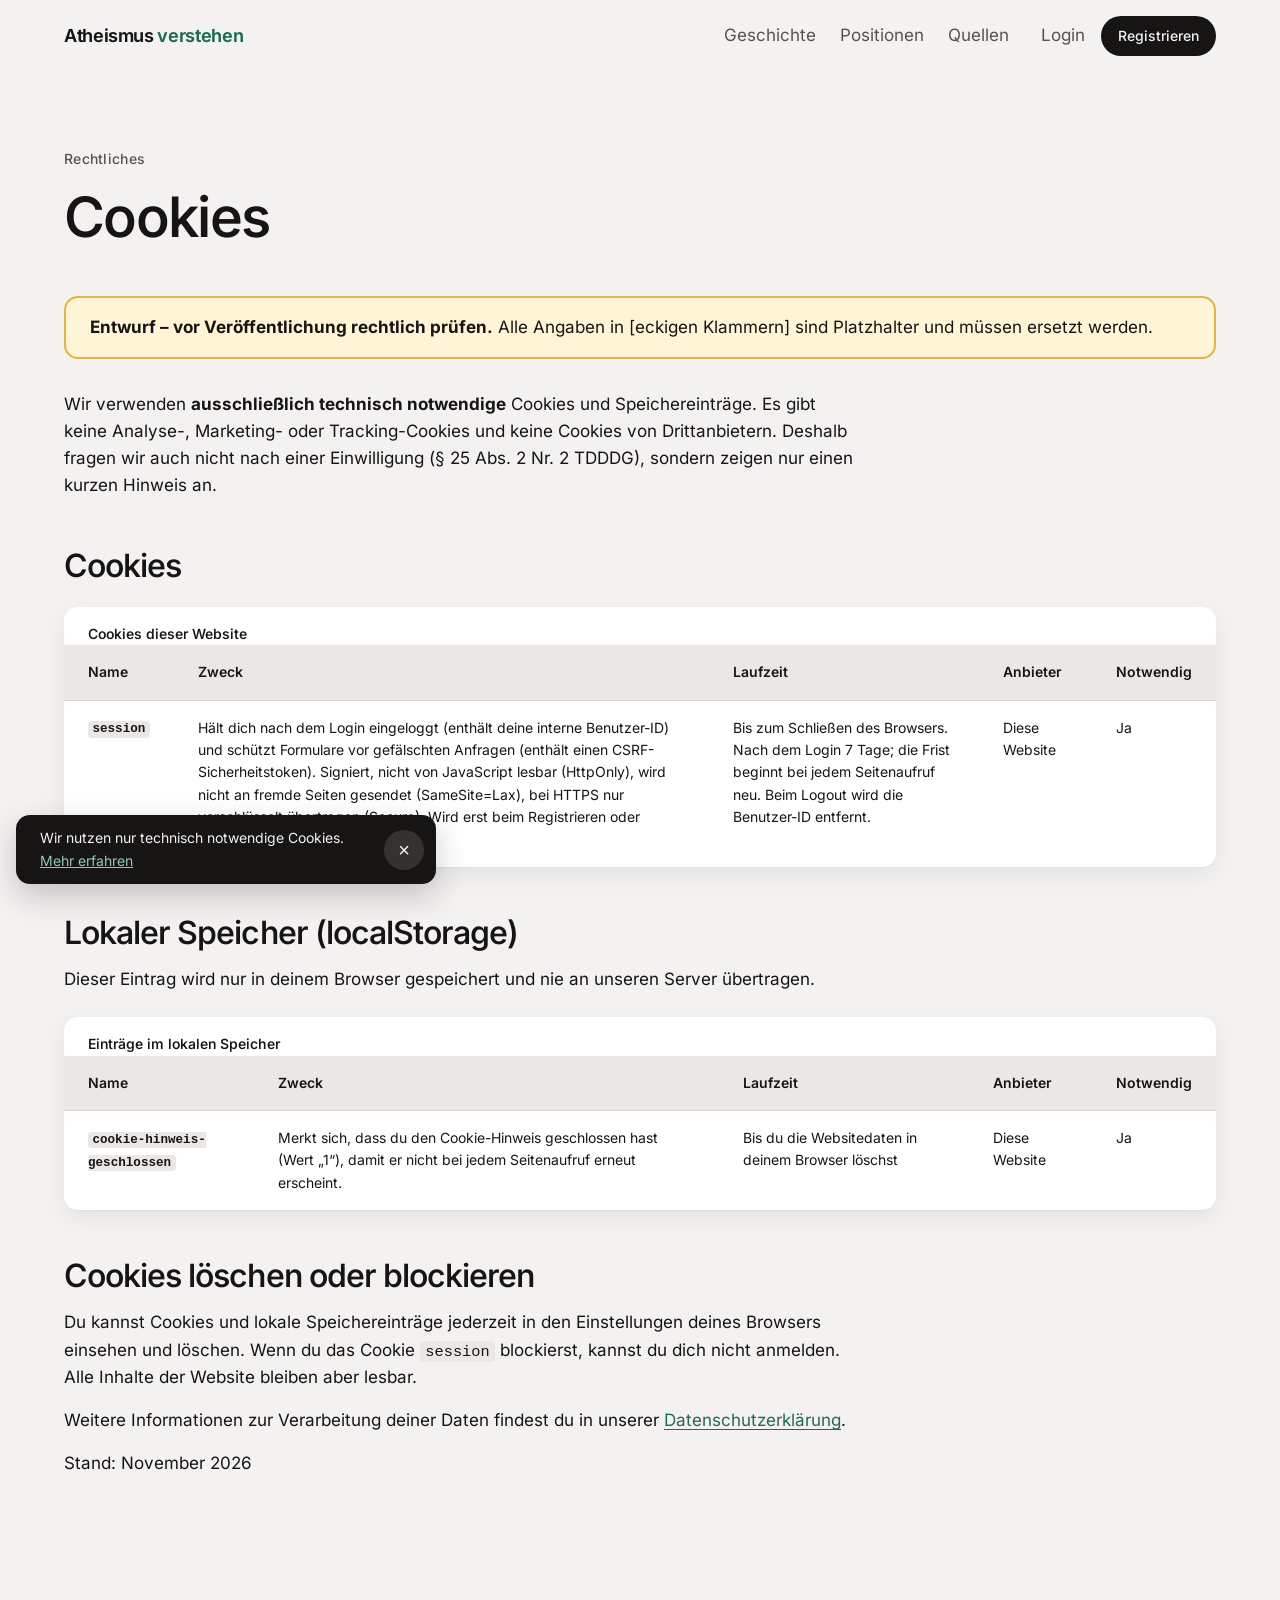
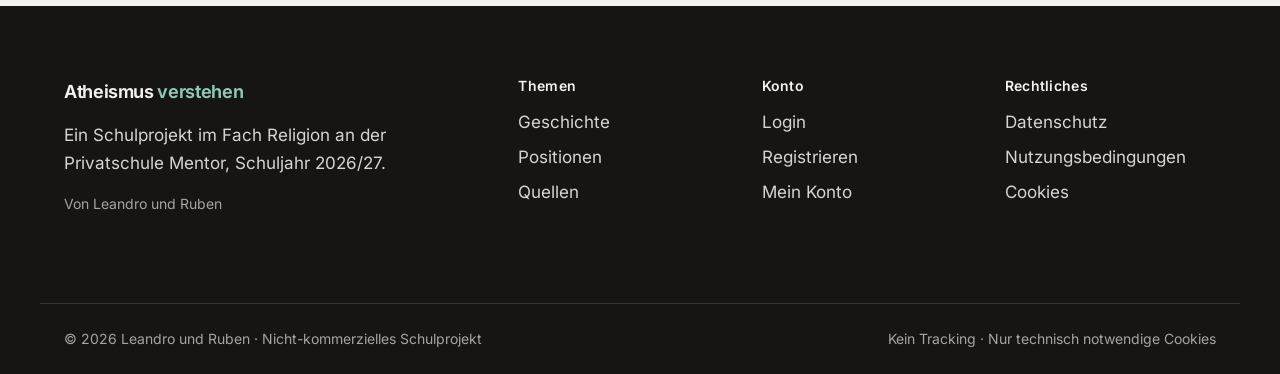
==== commit d58a3dbe: "Impressum-Seite entfernt und alle Verweise darauf aufgelöst - pages/impressum.html gelöscht - Footer" ====
--- a/frontend/pages/cookies.html
+++ b/frontend/pages/cookies.html
@@ -148,7 +148,6 @@
       <nav aria-label="Rechtliches">
         <h2>Rechtliches</h2>
         <ul>
-          <li><a href="../pages/impressum.html">Impressum</a></li>
           <li><a href="../pages/datenschutz.html">Datenschutz</a></li>
           <li><a href="../pages/nutzungsbedingungen.html">Nutzungsbedingungen</a></li>
           <li><a href="../pages/cookies.html">Cookies</a></li>
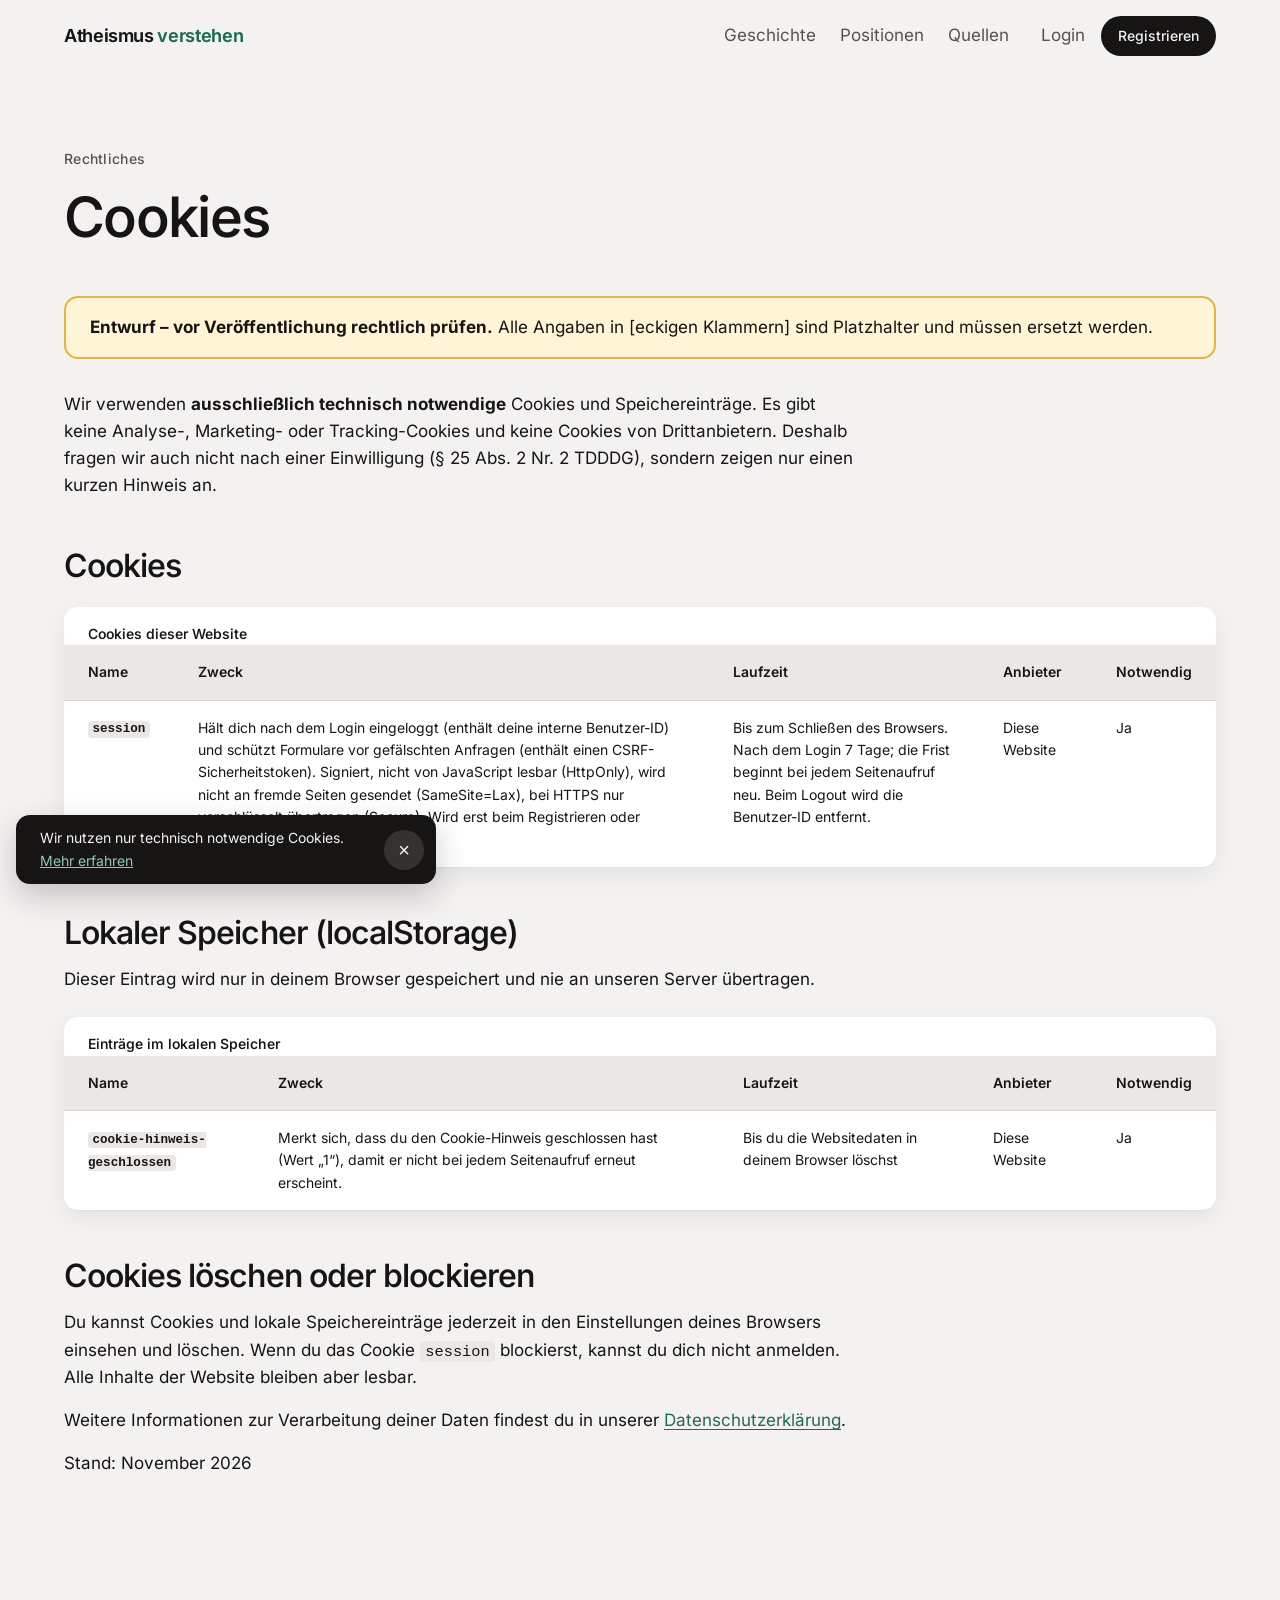
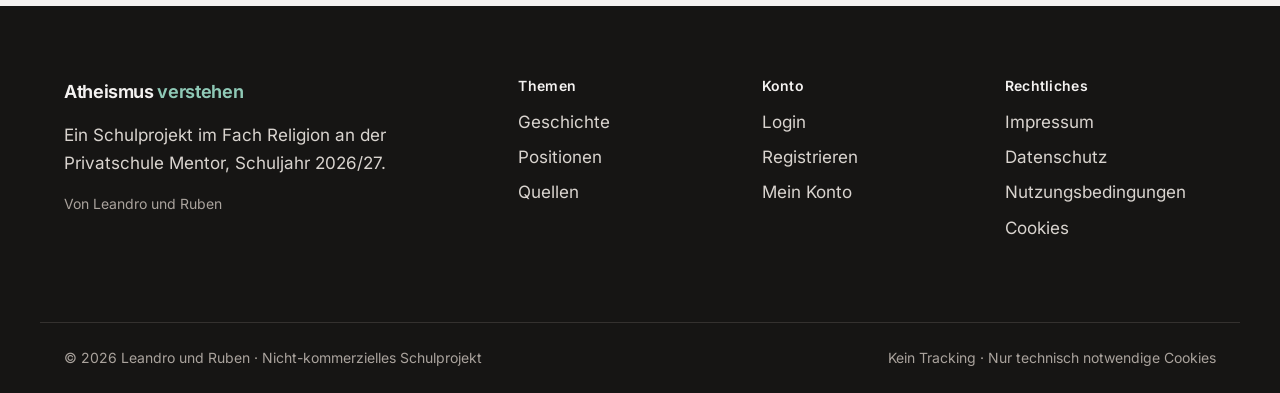
==== commit ba935402: "Impressum mit echten Angaben der Privatschule Mentor neu erstellt - pages/impressum.html neu: Anbiet" ====
--- a/frontend/pages/cookies.html
+++ b/frontend/pages/cookies.html
@@ -148,6 +148,7 @@
       <nav aria-label="Rechtliches">
         <h2>Rechtliches</h2>
         <ul>
+          <li><a href="../pages/impressum.html">Impressum</a></li>
           <li><a href="../pages/datenschutz.html">Datenschutz</a></li>
           <li><a href="../pages/nutzungsbedingungen.html">Nutzungsbedingungen</a></li>
           <li><a href="../pages/cookies.html">Cookies</a></li>
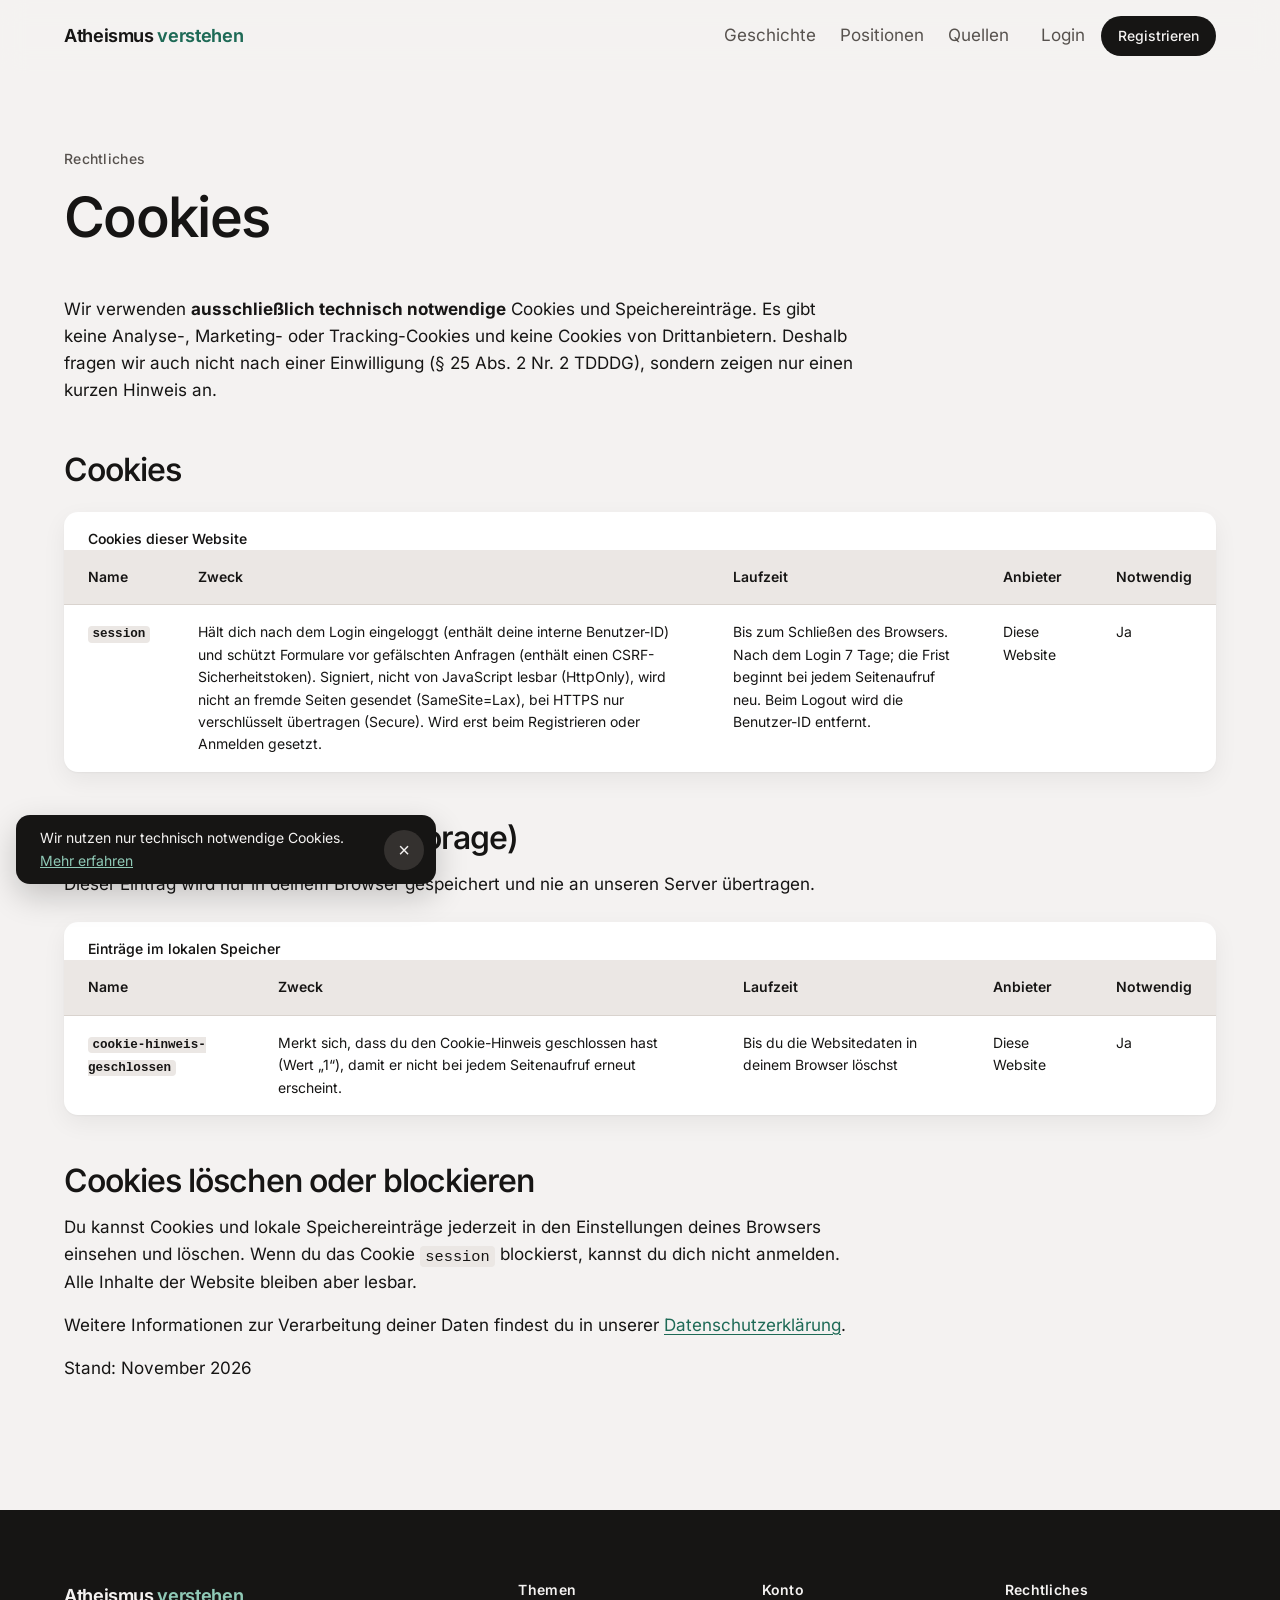
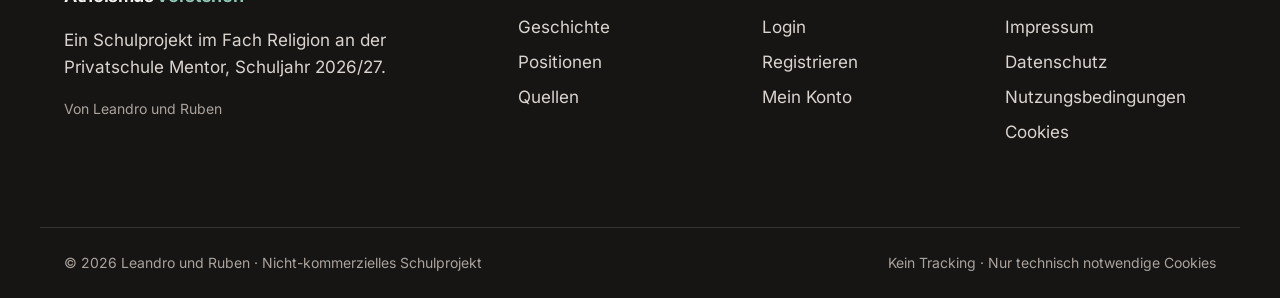
==== commit b5f8a9e7: "Platzhalter entfernt, Entwurf-Hinweis nur noch im Impressum - Datenschutz: Verantwortliche Stelle wi" ====
--- a/frontend/pages/cookies.html
+++ b/frontend/pages/cookies.html
@@ -48,10 +48,6 @@
         <p class="eyebrow">Rechtliches</p>
         <h1>Cookies</h1>
       </header>
-      <div class="draft-banner" role="note">
-        <p><strong>Entwurf – vor Veröffentlichung rechtlich prüfen.</strong>
-        Alle Angaben in [eckigen Klammern] sind Platzhalter und müssen ersetzt werden.</p>
-      </div>
       <div class="prose">
 
         <p>Wir verwenden <strong>ausschließlich technisch notwendige</strong> Cookies und Speichereinträge. Es gibt keine Analyse-, Marketing- oder Tracking-Cookies und keine Cookies von Drittanbietern. Deshalb fragen wir auch nicht nach einer Einwilligung (§ 25 Abs. 2 Nr. 2 TDDDG), sondern zeigen nur einen kurzen Hinweis an.</p>
